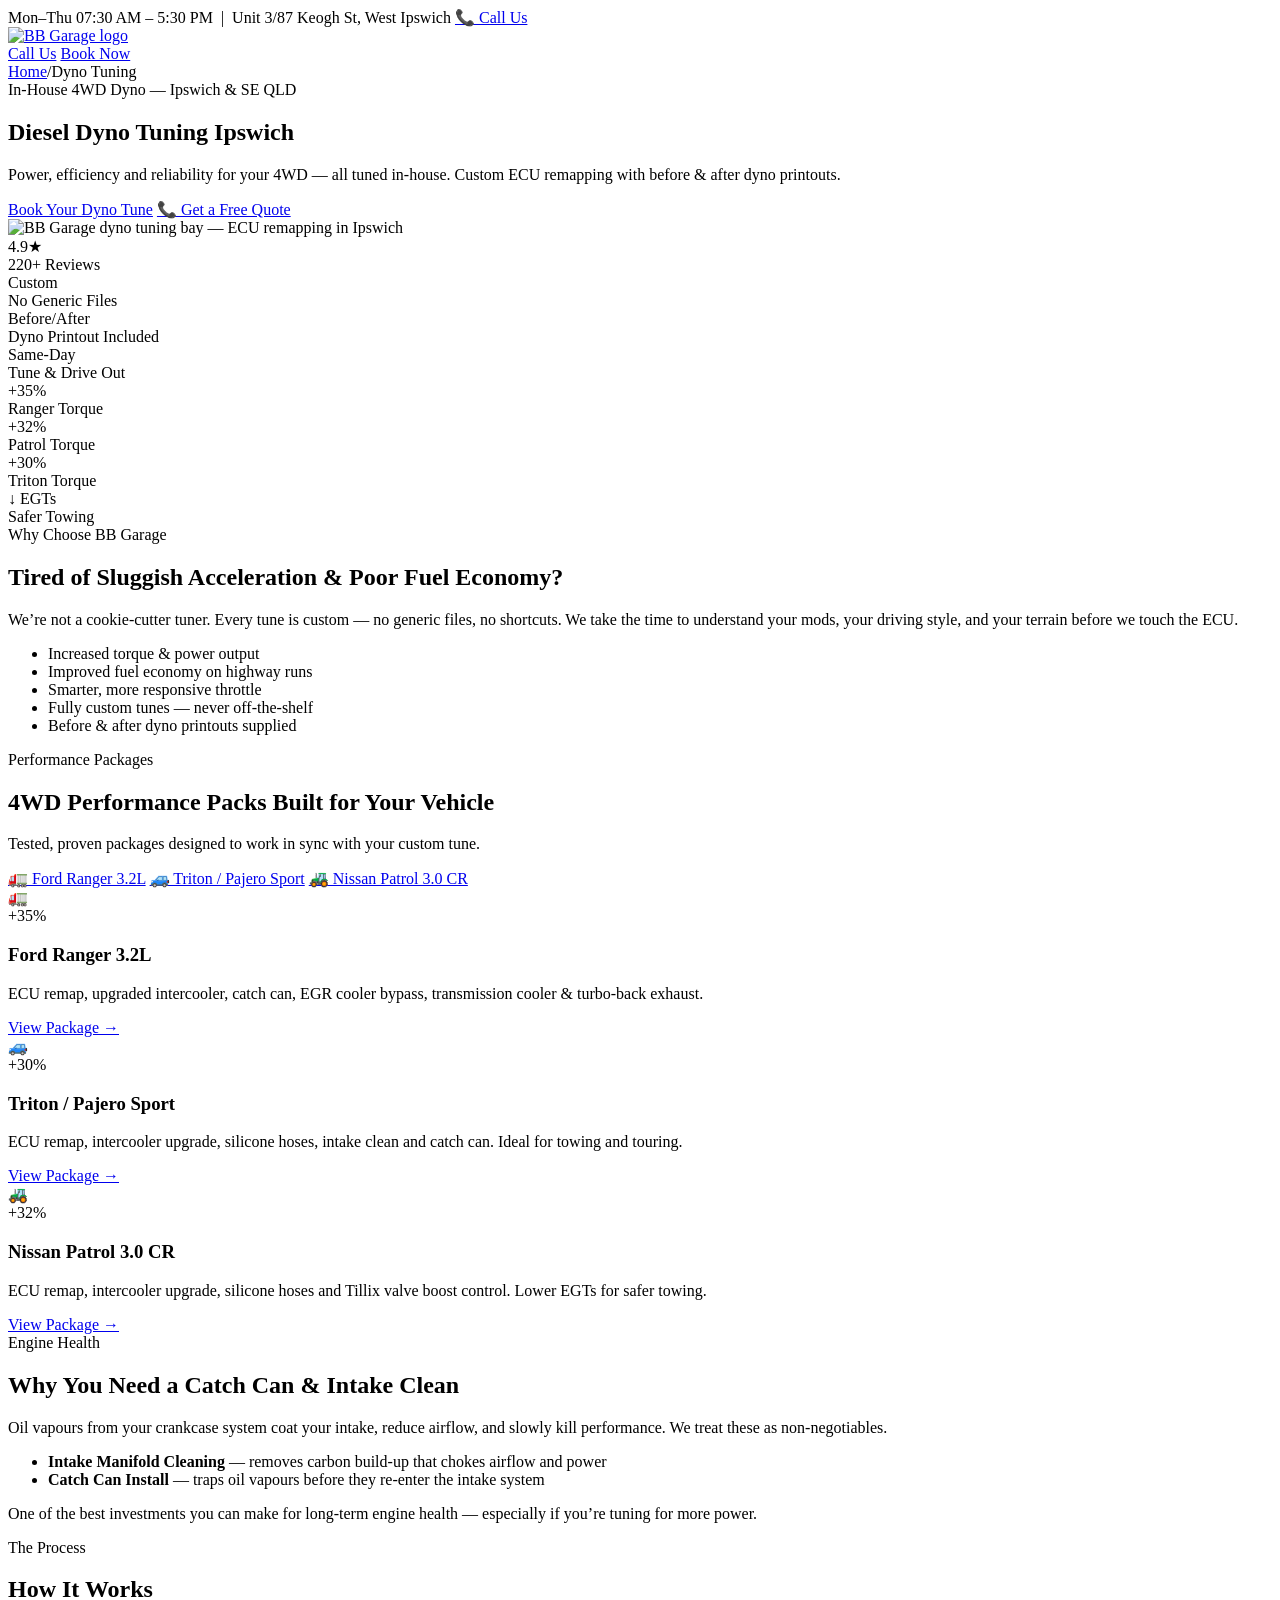
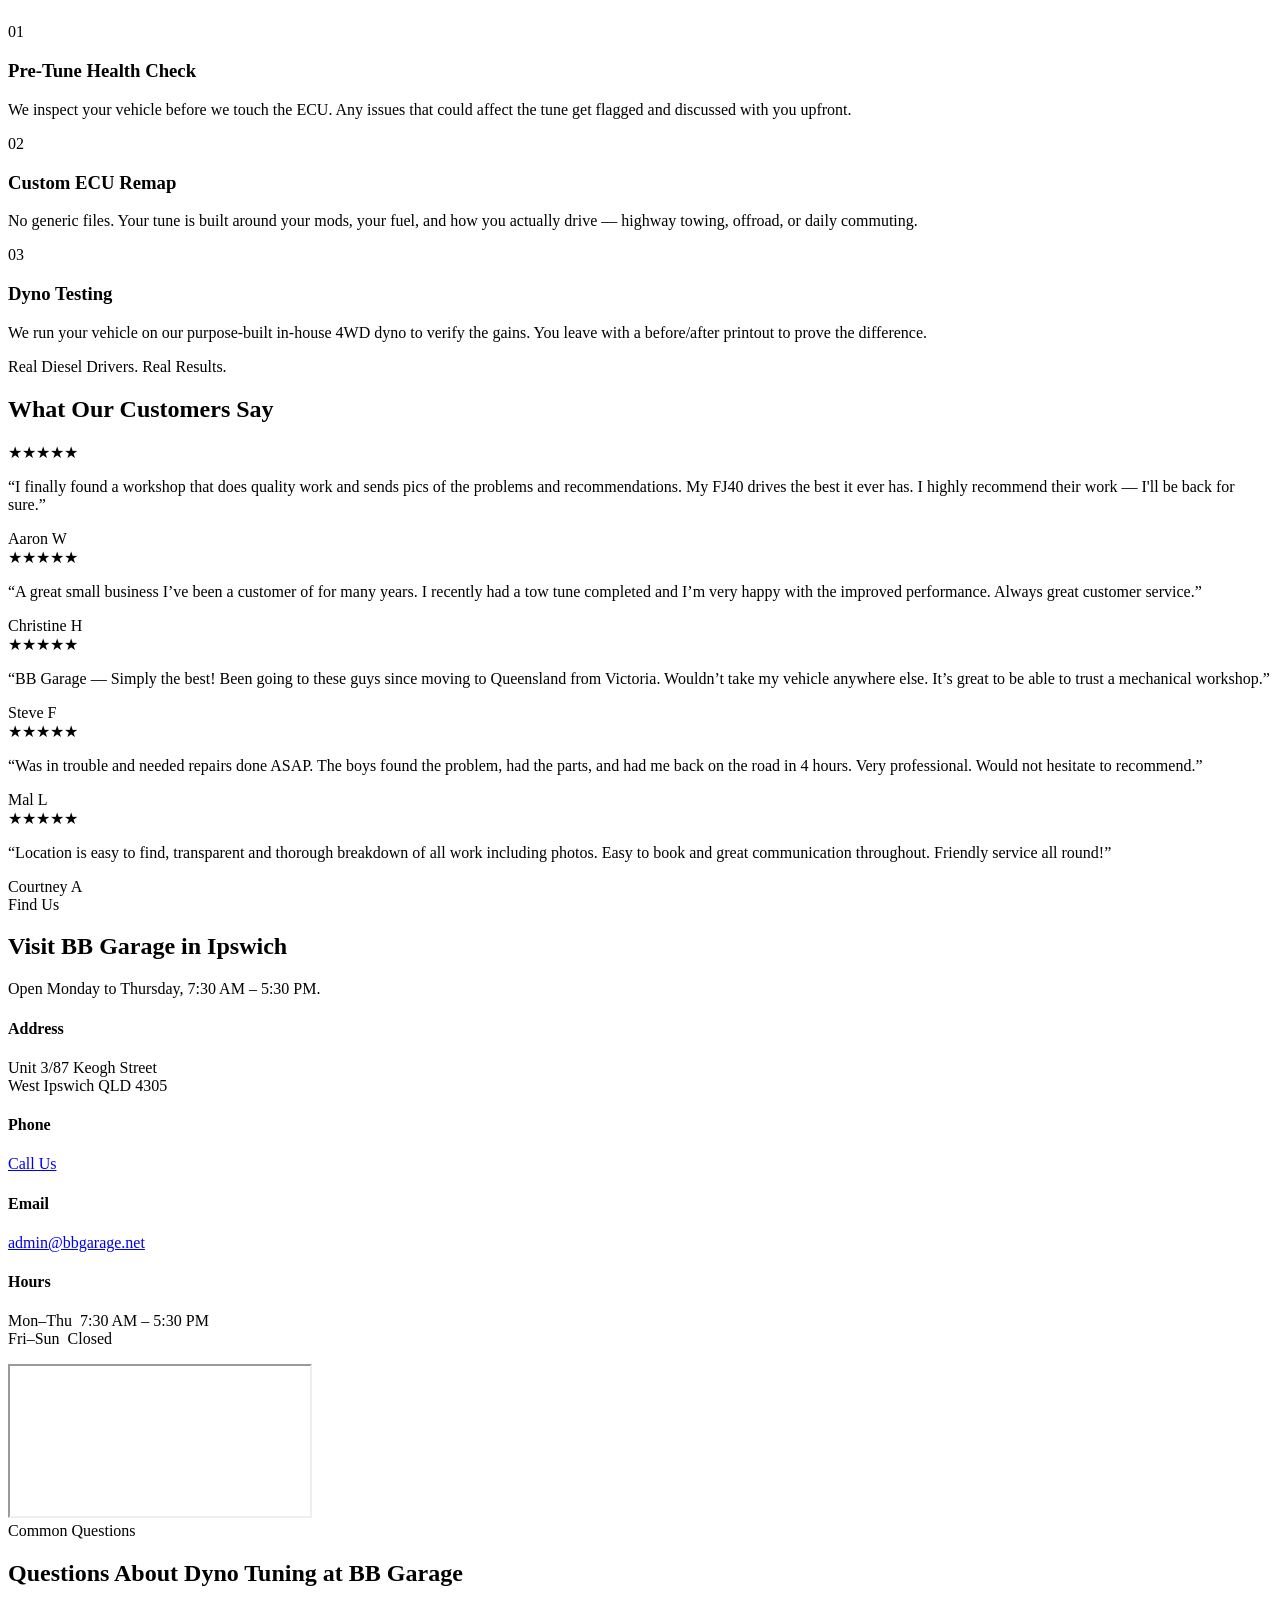
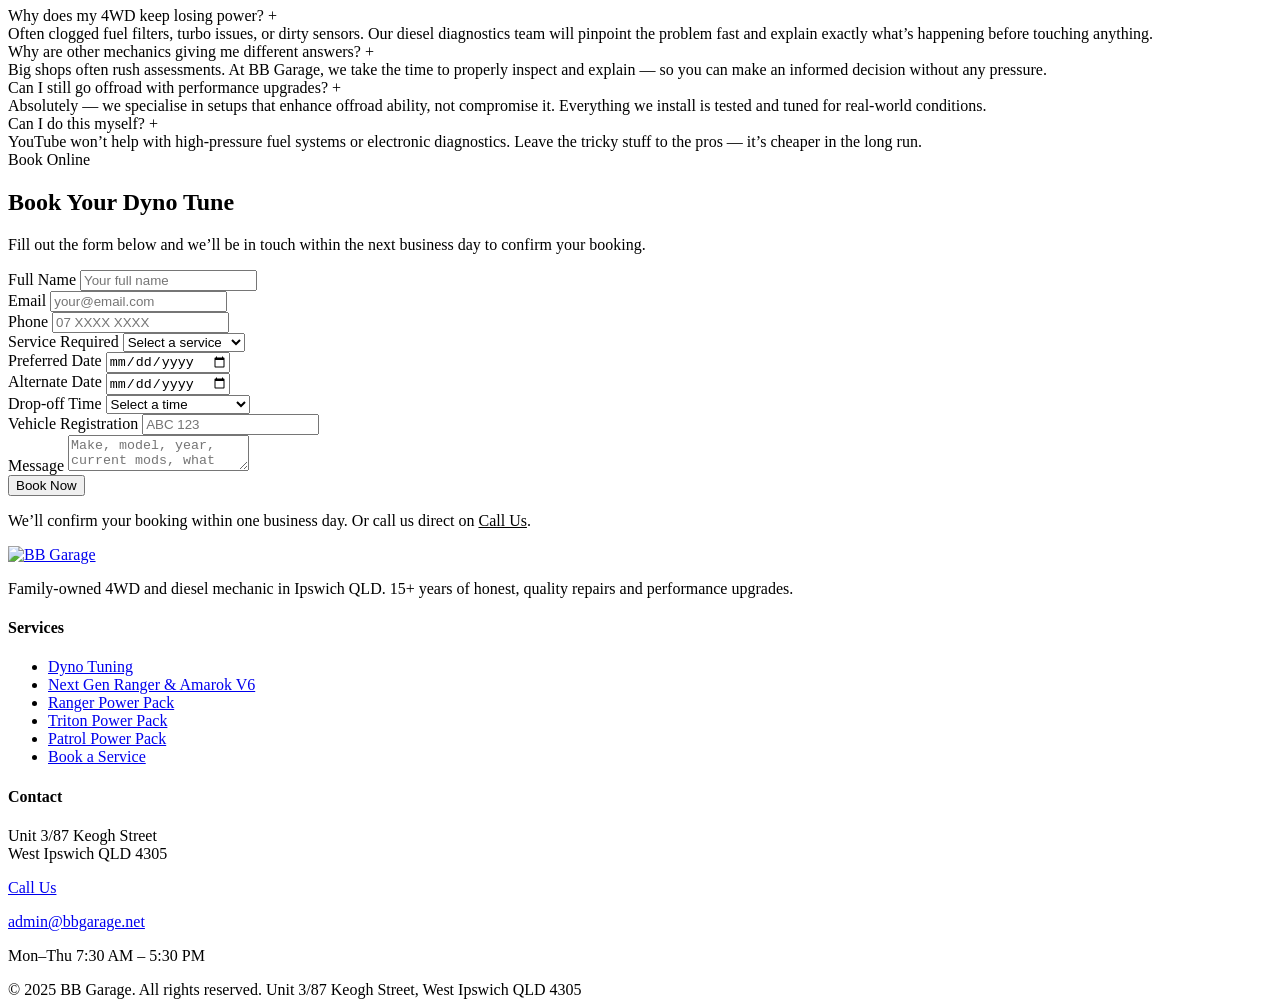
==== dyno-tuning/index.html @ f30d04dc "Add subfolder index.html copies for clean URL support on Nginx Cloudways Custom app uses Nginx-only " ====
<!DOCTYPE html>
<html lang="en">
<head>
<meta charset="UTF-8">
<meta name="viewport" content="width=device-width, initial-scale=1">
<title>Diesel Dyno Tuning Ipswich | ECU Remapping | BB Garage</title>
<meta name="description" content="Custom ECU remapping and dyno tuning for 4WDs in Ipswich and SE QLD. In-house 4WD dyno, before &amp; after printouts, proven power gains. BB Garage.">
<link rel="preconnect" href="https://fonts.googleapis.com">
<link rel="preconnect" href="https://fonts.gstatic.com" crossorigin>
<link href="https://fonts.googleapis.com/css2?family=Montserrat:wght@400;500;600;700;800;900&display=swap" rel="stylesheet">
<link rel="stylesheet" href="./style.css">
<!-- Google Tag Manager -->
<script>(function(w,d,s,l,i){w[l]=w[l]||[];w[l].push({'gtm.start':
new Date().getTime(),event:'gtm.js'});var f=d.getElementsByTagName(s)[0],
j=d.createElement(s),dl=l!='dataLayer'?'&l='+l:'';j.async=true;j.src=
'https://www.googletagmanager.com/gtm.js?id='+i+dl;f.parentNode.insertBefore(j,f);
})(window,document,'script','dataLayer','GTM-NTP5XHXN');</script>
<!-- End Google Tag Manager -->
</head>
<body>
<!-- Google Tag Manager (noscript) -->
<noscript><iframe src="https://www.googletagmanager.com/ns.html?id=GTM-NTP5XHXN"
height="0" width="0" style="display:none;visibility:hidden"></iframe></noscript>
<!-- End Google Tag Manager (noscript) -->

<!-- Topbar -->
<div class="topbar">
  <div class="container">
    <span>Mon&ndash;Thu 07:30 AM &ndash; 5:30 PM &nbsp;|&nbsp; Unit 3/87 Keogh St, West Ipswich</span>
    <a href="tel:+61734664422">&#128222; Call Us</a>
  </div>
</div>

<!-- Header -->
<header class="site-header">
  <div class="container">
    <a href="/" class="logo"><img src="./images/BB-Garage-Logos_Rev-Black02_Landscape-1.png" alt="BB Garage logo" class="logo-img"></a>
    <div class="nav-ctas">
      <a href="tel:+61734664422" class="btn btn--outline">Call Us</a>
      <a href="#book" class="btn btn--red">Book Now</a>
    </div>
  </div>
</header>

<!-- Hero -->
<section class="hero">
  <div class="hero-inner">
    <div class="container">
      <div class="breadcrumb">
        <a href="/">Home</a><span>/</span>Dyno Tuning
      </div>
      <div class="hero-eyebrow">In-House 4WD Dyno &mdash; Ipswich &amp; SE QLD</div>
      <h1>Diesel <span class="accent">Dyno</span> Tuning Ipswich</h1>
      <p class="hero-subtitle">Power, efficiency and reliability for your 4WD &mdash; all tuned in-house. Custom ECU remapping with before &amp; after dyno printouts.</p>
      <div class="hero-ctas">
        <a href="#book" class="btn btn--red btn-lg">Book Your Dyno Tune</a>
        <a href="tel:+61734664422" class="btn btn--outline btn-lg">&#128222; Get a Free Quote</a>
      </div>
    </div>
    <div class="hero-photo">
      <img src="./images/20250526_BB-Garage_23.jpg" alt="BB Garage dyno tuning bay — ECU remapping in Ipswich" loading="eager">
    </div>
  </div>
  <div class="hero-stats">
    <div class="hero-stat">
      <div class="hero-stat-number">4.9&#9733;</div>
      <div class="hero-stat-label">220+ Reviews</div>
    </div>
    <div class="hero-stat">
      <div class="hero-stat-number">Custom</div>
      <div class="hero-stat-label">No Generic Files</div>
    </div>
    <div class="hero-stat">
      <div class="hero-stat-number">Before/After</div>
      <div class="hero-stat-label">Dyno Printout Included</div>
    </div>
    <div class="hero-stat">
      <div class="hero-stat-number">Same-Day</div>
      <div class="hero-stat-label">Tune &amp; Drive Out</div>
    </div>
  </div>
</section>

<!-- Results bar -->
<div class="results-bar">
  <div class="container">
    <div class="results-bar-item">
      <div class="results-bar-number">+35%</div>
      <div class="results-bar-label">Ranger Torque</div>
    </div>
    <div class="results-bar-item">
      <div class="results-bar-number">+32%</div>
      <div class="results-bar-label">Patrol Torque</div>
    </div>
    <div class="results-bar-item">
      <div class="results-bar-number">+30%</div>
      <div class="results-bar-label">Triton Torque</div>
    </div>
    <div class="results-bar-item">
      <div class="results-bar-number">&#8595; EGTs</div>
      <div class="results-bar-label">Safer Towing</div>
    </div>
  </div>
</div>

<!-- Why Choose BB Garage -->
<section class="section section--dark">
  <div class="container">
    <div class="section-label">Why Choose BB Garage</div>
    <h2>Tired of Sluggish Acceleration &amp; Poor Fuel Economy?</h2>
    <p class="section-intro">We&rsquo;re not a cookie-cutter tuner. Every tune is custom &mdash; no generic files, no shortcuts. We take the time to understand your mods, your driving style, and your terrain before we touch the ECU.</p>
    <ul class="checklist">
      <li>Increased torque &amp; power output</li>
      <li>Improved fuel economy on highway runs</li>
      <li>Smarter, more responsive throttle</li>
      <li>Fully custom tunes &mdash; never off-the-shelf</li>
      <li>Before &amp; after dyno printouts supplied</li>
    </ul>
  </div>
</section>

<!-- Packages -->
<section class="section section--light">
  <div class="container">
    <div class="section-label">Performance Packages</div>
    <h2>4WD Performance Packs Built for Your Vehicle</h2>
    <p class="section-intro">Tested, proven packages designed to work in sync with your custom tune.</p>
    <div class="package-nav">
      <a href="/ranger-power-pack">&#128667; Ford Ranger 3.2L</a>
      <a href="/triton-power-pack">&#128665; Triton / Pajero Sport</a>
      <a href="/patrol-power-pack">&#128668; Nissan Patrol 3.0 CR</a>
    </div>
    <div class="cards-grid">
      <div class="package-card">
        <div class="package-card-icon">&#128667;</div>
        <div class="package-card-gain">+35%</div>
        <h3>Ford Ranger 3.2L</h3>
        <p>ECU remap, upgraded intercooler, catch can, EGR cooler bypass, transmission cooler &amp; turbo-back exhaust.</p>
        <a href="/ranger-power-pack" class="package-card-link">View Package &rarr;</a>
      </div>
      <div class="package-card">
        <div class="package-card-icon">&#128665;</div>
        <div class="package-card-gain">+30%</div>
        <h3>Triton / Pajero Sport</h3>
        <p>ECU remap, intercooler upgrade, silicone hoses, intake clean and catch can. Ideal for towing and touring.</p>
        <a href="/triton-power-pack" class="package-card-link">View Package &rarr;</a>
      </div>
      <div class="package-card">
        <div class="package-card-icon">&#128668;</div>
        <div class="package-card-gain">+32%</div>
        <h3>Nissan Patrol 3.0 CR</h3>
        <p>ECU remap, intercooler upgrade, silicone hoses and Tillix valve boost control. Lower EGTs for safer towing.</p>
        <a href="/patrol-power-pack" class="package-card-link">View Package &rarr;</a>
      </div>
    </div>
  </div>
</section>

<!-- Catch Can -->
<section class="section section--dark">
  <div class="container">
    <div class="section-label">Engine Health</div>
    <h2>Why You Need a Catch Can &amp; Intake Clean</h2>
    <p class="section-intro">Oil vapours from your crankcase system coat your intake, reduce airflow, and slowly kill performance. We treat these as non-negotiables.</p>
    <div class="catch-can-panel">
      <ul class="checklist">
        <li><strong>Intake Manifold Cleaning</strong> &mdash; removes carbon build-up that chokes airflow and power</li>
        <li><strong>Catch Can Install</strong> &mdash; traps oil vapours before they re-enter the intake system</li>
      </ul>
      <p class="catch-can-note">One of the best investments you can make for long-term engine health &mdash; especially if you&rsquo;re tuning for more power.</p>
    </div>
  </div>
</section>

<!-- How It Works -->
<section class="section section--dark">
  <div class="container">
    <div class="section-label">The Process</div>
    <h2>How It Works</h2>
    <div class="reasons-grid">
      <div class="reason-card">
        <div class="reason-number">01</div>
        <h3>Pre-Tune Health Check</h3>
        <p>We inspect your vehicle before we touch the ECU. Any issues that could affect the tune get flagged and discussed with you upfront.</p>
      </div>
      <div class="reason-card">
        <div class="reason-number">02</div>
        <h3>Custom ECU Remap</h3>
        <p>No generic files. Your tune is built around your mods, your fuel, and how you actually drive &mdash; highway towing, offroad, or daily commuting.</p>
      </div>
      <div class="reason-card">
        <div class="reason-number">03</div>
        <h3>Dyno Testing</h3>
        <p>We run your vehicle on our purpose-built in-house 4WD dyno to verify the gains. You leave with a before/after printout to prove the difference.</p>
      </div>
    </div>
  </div>
</section>

<!-- Reviews -->
<section class="section section--light">
  <div class="container">
    <div class="section-label">Real Diesel Drivers. Real Results.</div>
    <h2>What Our Customers Say</h2>
    <div class="reviews-grid">
      <div class="review-card">
        <div class="review-stars">&#9733;&#9733;&#9733;&#9733;&#9733;</div>
        <p class="review-quote">&ldquo;I finally found a workshop that does quality work and sends pics of the problems and recommendations. My FJ40 drives the best it ever has. I highly recommend their work &mdash; I'll be back for sure.&rdquo;</p>
        <div class="review-author">Aaron W</div>
      </div>
      <div class="review-card">
        <div class="review-stars">&#9733;&#9733;&#9733;&#9733;&#9733;</div>
        <p class="review-quote">&ldquo;A great small business I&rsquo;ve been a customer of for many years. I recently had a tow tune completed and I&rsquo;m very happy with the improved performance. Always great customer service.&rdquo;</p>
        <div class="review-author">Christine H</div>
      </div>
      <div class="review-card">
        <div class="review-stars">&#9733;&#9733;&#9733;&#9733;&#9733;</div>
        <p class="review-quote">&ldquo;BB Garage &mdash; Simply the best! Been going to these guys since moving to Queensland from Victoria. Wouldn&rsquo;t take my vehicle anywhere else. It&rsquo;s great to be able to trust a mechanical workshop.&rdquo;</p>
        <div class="review-author">Steve F</div>
      </div>
      <div class="review-card">
        <div class="review-stars">&#9733;&#9733;&#9733;&#9733;&#9733;</div>
        <p class="review-quote">&ldquo;Was in trouble and needed repairs done ASAP. The boys found the problem, had the parts, and had me back on the road in 4 hours. Very professional. Would not hesitate to recommend.&rdquo;</p>
        <div class="review-author">Mal L</div>
      </div>
      <div class="review-card">
        <div class="review-stars">&#9733;&#9733;&#9733;&#9733;&#9733;</div>
        <p class="review-quote">&ldquo;Location is easy to find, transparent and thorough breakdown of all work including photos. Easy to book and great communication throughout. Friendly service all round!&rdquo;</p>
        <div class="review-author">Courtney A</div>
      </div>
    </div>
  </div>
</section>

<!-- Location -->
<section class="section section--dark">
  <div class="container">
    <div class="section-label">Find Us</div>
    <h2>Visit BB Garage in Ipswich</h2>
    <p class="section-intro">Open Monday to Thursday, 7:30 AM &ndash; 5:30 PM.</p>
    <div class="location-grid">
      <div class="location-info">
        <div class="location-info-item">
          <h4>Address</h4>
          <p>Unit 3/87 Keogh Street<br>West Ipswich QLD 4305</p>
        </div>
        <div class="location-info-item">
          <h4>Phone</h4>
          <p><a href="tel:+61734664422">Call Us</a></p>
        </div>
        <div class="location-info-item">
          <h4>Email</h4>
          <p><a href="mailto:admin@bbgarage.net">admin@bbgarage.net</a></p>
        </div>
        <div class="location-info-item">
          <h4>Hours</h4>
          <p>Mon&ndash;Thu &nbsp;7:30 AM &ndash; 5:30 PM<br>Fri&ndash;Sun &nbsp;Closed</p>
        </div>
      </div>
      <div class="location-map">
        <iframe
          src="https://maps.google.com/maps?q=BB+Garage+UNIT+3%2F87+Keogh+St%2C+West+Ipswich+QLD+4305&t=m&z=16&output=embed&iwloc=near"
          allowfullscreen
          loading="lazy"
          title="BB Garage location map">
        </iframe>
      </div>
    </div>
  </div>
</section>

<!-- FAQ -->
<section class="section section--dark">
  <div class="container">
    <div class="section-label">Common Questions</div>
    <h2>Questions About Dyno Tuning at BB Garage</h2>
    <div class="faq-list">
      <div class="faq-item">
        <div class="faq-question" onclick="toggleFaq(this)">
          <span>Why does my 4WD keep losing power?</span>
          <span class="faq-toggle">+</span>
        </div>
        <div class="faq-answer">Often clogged fuel filters, turbo issues, or dirty sensors. Our diesel diagnostics team will pinpoint the problem fast and explain exactly what&rsquo;s happening before touching anything.</div>
      </div>
      <div class="faq-item">
        <div class="faq-question" onclick="toggleFaq(this)">
          <span>Why are other mechanics giving me different answers?</span>
          <span class="faq-toggle">+</span>
        </div>
        <div class="faq-answer">Big shops often rush assessments. At BB Garage, we take the time to properly inspect and explain &mdash; so you can make an informed decision without any pressure.</div>
      </div>
      <div class="faq-item">
        <div class="faq-question" onclick="toggleFaq(this)">
          <span>Can I still go offroad with performance upgrades?</span>
          <span class="faq-toggle">+</span>
        </div>
        <div class="faq-answer">Absolutely &mdash; we specialise in setups that enhance offroad ability, not compromise it. Everything we install is tested and tuned for real-world conditions.</div>
      </div>
      <div class="faq-item">
        <div class="faq-question" onclick="toggleFaq(this)">
          <span>Can I do this myself?</span>
          <span class="faq-toggle">+</span>
        </div>
        <div class="faq-answer">YouTube won&rsquo;t help with high-pressure fuel systems or electronic diagnostics. Leave the tricky stuff to the pros &mdash; it&rsquo;s cheaper in the long run.</div>
      </div>
    </div>
  </div>
</section>

<!-- Booking Form -->
<section id="book" class="section section--white booking-form">
  <div class="container">
    <div class="section-label">Book Online</div>
    <h2>Book Your Dyno Tune</h2>
    <p class="section-intro">Fill out the form below and we&rsquo;ll be in touch within the next business day to confirm your booking.</p>
    <form class="form-grid" action="#" method="post">
      <div class="field">
        <label for="full-name">Full Name</label>
        <input type="text" id="full-name" name="full_name" placeholder="Your full name" required>
      </div>
      <div class="field">
        <label for="email">Email</label>
        <input type="email" id="email" name="email" placeholder="your@email.com" required>
      </div>
      <div class="field">
        <label for="phone">Phone</label>
        <input type="tel" id="phone" name="phone" placeholder="07 XXXX XXXX" required>
      </div>
      <div class="field">
        <label for="service">Service Required</label>
        <select id="service" name="service" required>
          <option value="" disabled selected>Select a service</option>
          <option>Logbook Service</option>
          <option>Diagnostic Time</option>
          <option>Maintenance</option>
          <option>Repairs</option>
          <option>Dyno Tuning</option>
        </select>
      </div>
      <div class="field">
        <label for="pref-date">Preferred Date</label>
        <input type="date" id="pref-date" name="pref_date">
      </div>
      <div class="field">
        <label for="alt-date">Alternate Date</label>
        <input type="date" id="alt-date" name="alt_date">
      </div>
      <div class="field">
        <label for="dropoff-time">Drop-off Time</label>
        <select id="dropoff-time" name="dropoff_time">
          <option value="" disabled selected>Select a time</option>
          <option>8:00 AM &ndash; 12:30 PM</option>
          <option>12:30 PM &ndash; 3:30 PM</option>
        </select>
      </div>
      <div class="field">
        <label for="rego">Vehicle Registration</label>
        <input type="text" id="rego" name="rego" placeholder="ABC 123">
      </div>
      <div class="field field-full">
        <label for="message">Message</label>
        <textarea id="message" name="message" placeholder="Make, model, year, current mods, what you're looking to achieve&hellip;"></textarea>
      </div>
      <div class="field-full form-submit">
        <button type="submit">Book Now</button>
        <p class="form-note">We&rsquo;ll confirm your booking within one business day. Or call us direct on <a href="tel:+61734664422" style="color:var(--bb-red);">Call Us</a>.</p>
      </div>
    </form>
  </div>
</section>

<!-- Footer -->
<footer class="site-footer">
  <div class="container">
    <div class="footer-grid">
      <div class="footer-brand">
        <a href="/"><img src="./images/BB-Garage-Logos_Rev-Black02_Landscape-1.png" alt="BB Garage" class="footer-logo-img"></a>
        <p>Family-owned 4WD and diesel mechanic in Ipswich QLD. 15+ years of honest, quality repairs and performance upgrades.</p>
      </div>
      <div class="footer-col">
        <h4>Services</h4>
        <ul>
          <li><a href="/dyno-tuning">Dyno Tuning</a></li>
          <li><a href="/next-gen-ranger-v6">Next Gen Ranger &amp; Amarok V6</a></li>
          <li><a href="/ranger-power-pack">Ranger Power Pack</a></li>
          <li><a href="/triton-power-pack">Triton Power Pack</a></li>
          <li><a href="/patrol-power-pack">Patrol Power Pack</a></li>
          <li><a href="/#book">Book a Service</a></li>
        </ul>
      </div>
      <div class="footer-col">
        <h4>Contact</h4>
        <p>Unit 3/87 Keogh Street<br>West Ipswich QLD 4305</p>
        <p style="margin-top:8px;"><a href="tel:+61734664422">Call Us</a></p>
        <p><a href="mailto:admin@bbgarage.net">admin@bbgarage.net</a></p>
        <p style="margin-top:8px;">Mon&ndash;Thu 7:30 AM &ndash; 5:30 PM</p>
      </div>
    </div>
    <div class="footer-bottom">
      <span>&copy; 2025 BB Garage. All rights reserved.</span>
      <span>Unit 3/87 Keogh Street, West Ipswich QLD 4305</span>
    </div>
  </div>
</footer>

<script>
function toggleFaq(questionEl) {
  var item = questionEl.parentElement;
  item.classList.toggle('open');
}

(function () {
  var form = document.querySelector('.form-grid');
  if (!form) return;
  var SUPA_URL = 'https://prqbvbhuwfpdkkrkqizj.supabase.co';
  var SUPA_KEY = 'eyJhbGciOiJIUzI1NiIsInR5cCI6IkpXVCJ9.eyJpc3MiOiJzdXBhYmFzZSIsInJlZiI6InBycWJ2Ymh1d2ZwZGtrcmtxaXpqIiwicm9sZSI6ImFub24iLCJpYXQiOjE3NzY5OTA1MzQsImV4cCI6MjA5MjU2NjUzNH0.Io5IHsyp23yThoyZD7Ccs4UygTtwx_0rIRTlnS3pYZQ';

  form.addEventListener('submit', async function (e) {
    e.preventDefault();
    var btn = form.querySelector('button[type="submit"]');
    var orig = btn.textContent;
    btn.textContent = 'Sending…';
    btn.disabled = true;
    var errEl = form.querySelector('.form-error');
    if (errEl) errEl.remove();

    var data = {
      customer_name:  form.querySelector('[name="full_name"]').value.trim(),
      customer_email: form.querySelector('[name="email"]').value.trim(),
      customer_phone: form.querySelector('[name="phone"]').value.trim(),
      service_type:   form.querySelector('[name="service"]').value,
      preferred_date: form.querySelector('[name="pref_date"]').value || null,
      alt_date:       form.querySelector('[name="alt_date"]').value || null,
      preferred_time: form.querySelector('[name="dropoff_time"]').value || null,
      registration:   form.querySelector('[name="rego"]').value.trim() || null,
      notes:          form.querySelector('[name="message"]').value.trim() || null,
      source_page:    window.location.pathname,
    };

    try {
      var res = await fetch(SUPA_URL + '/rest/v1/bb_garage_bookings', {
        method: 'POST',
        headers: {
          'Content-Type':  'application/json',
          'apikey':         SUPA_KEY,
          'Authorization': 'Bearer ' + SUPA_KEY,
          'Prefer':         'return=minimal',
        },
        body: JSON.stringify(data),
      });
      if (!res.ok) throw new Error(res.status);
      if (window.dataLayer) window.dataLayer.push({ event: 'booking_conversion' });
      var first = data.customer_name.split(' ')[0];
      var sec = form.closest('section');
      if (sec) {
        sec.innerHTML = '<div class="container"><div class="form-success">'
          + '<h3>Booking Request Received!</h3>'
          + '<p>Thanks ' + first + '. We’ll be in touch within one business day to confirm your booking. Check your inbox for a confirmation email.</p>'
          + '<p style="margin-top:1rem;">Need to reach us sooner? <a href="tel:+61734664422" style="color:var(--bb-red);">Call us on 07 3466 4422</a>.</p>'
          + '</div></div>';
      }
    } catch (_) {
      btn.textContent = orig;
      btn.disabled = false;
      var p = document.createElement('p');
      p.className = 'form-error';
      p.textContent = 'Something went wrong. Please try again or call us on 07 3466 4422.';
      form.querySelector('.form-submit').insertBefore(p, btn);
    }
  });
}());
</script>
</body>
</html>
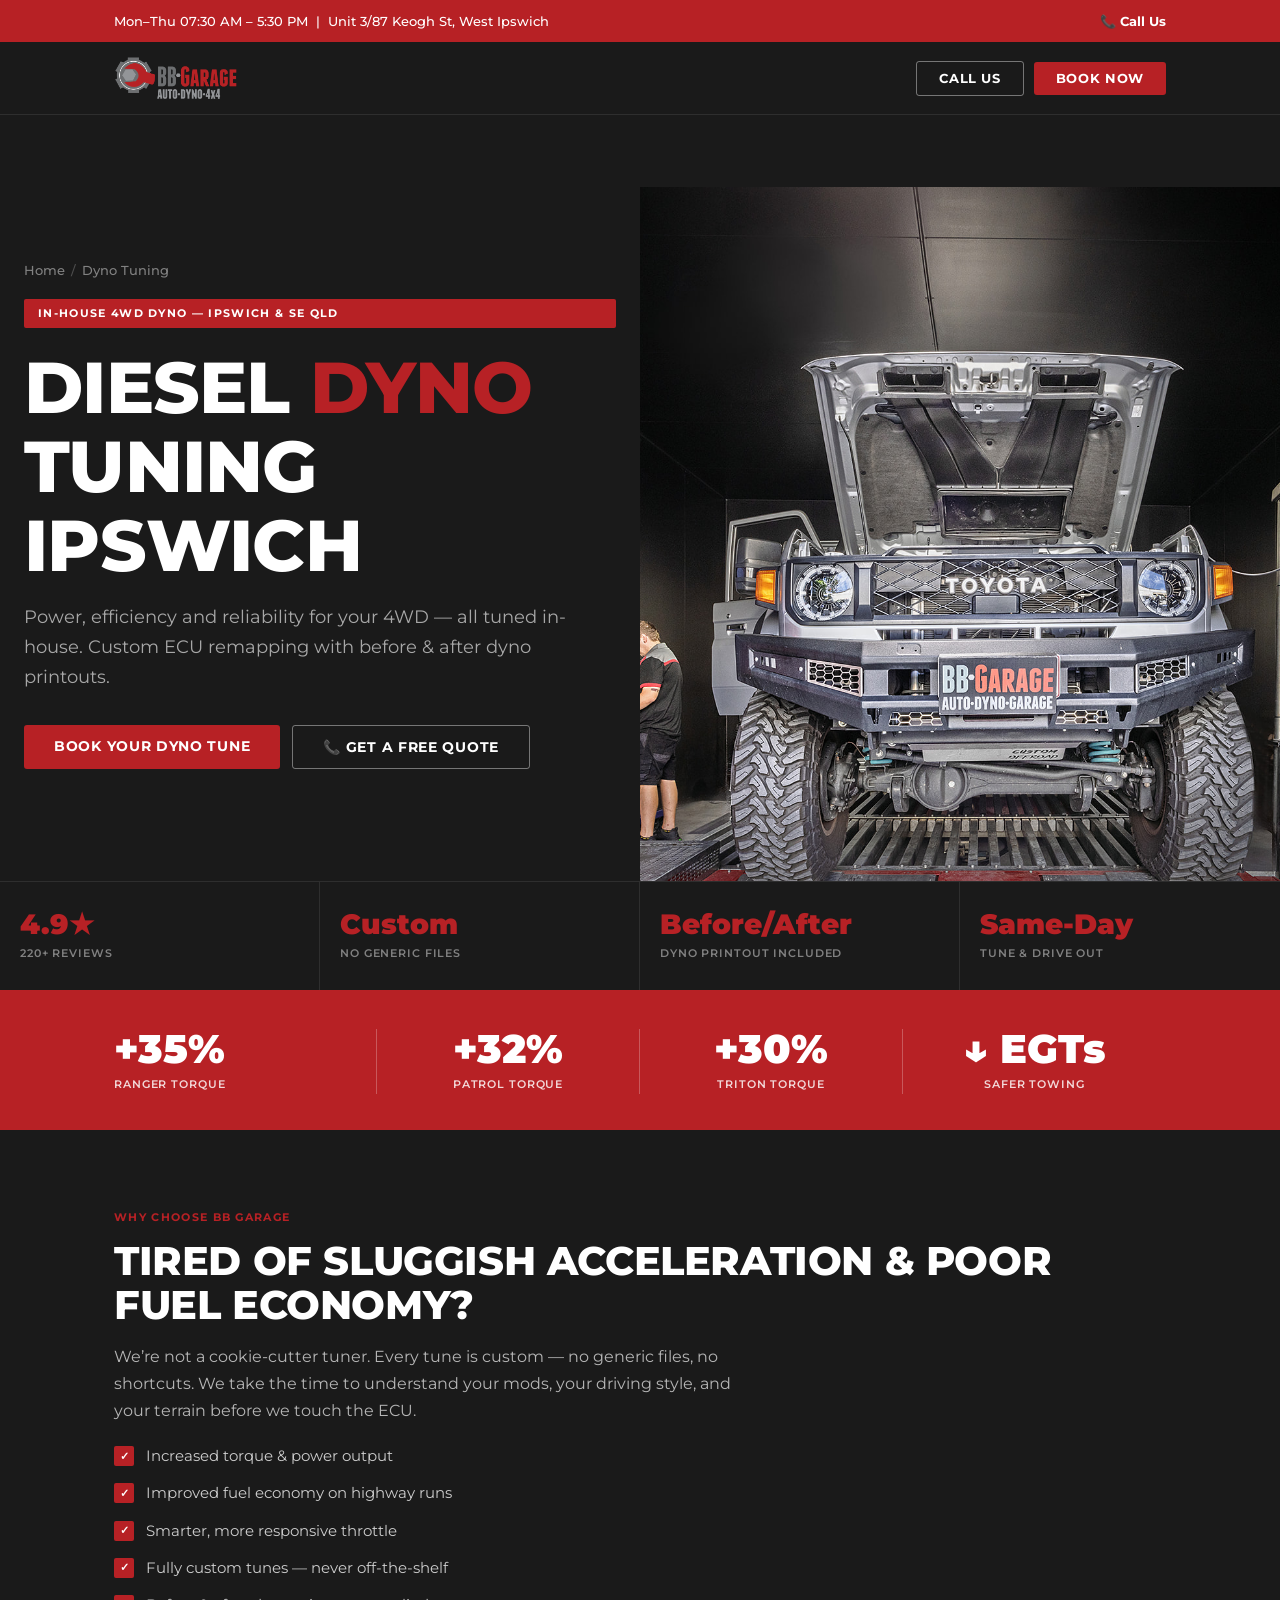
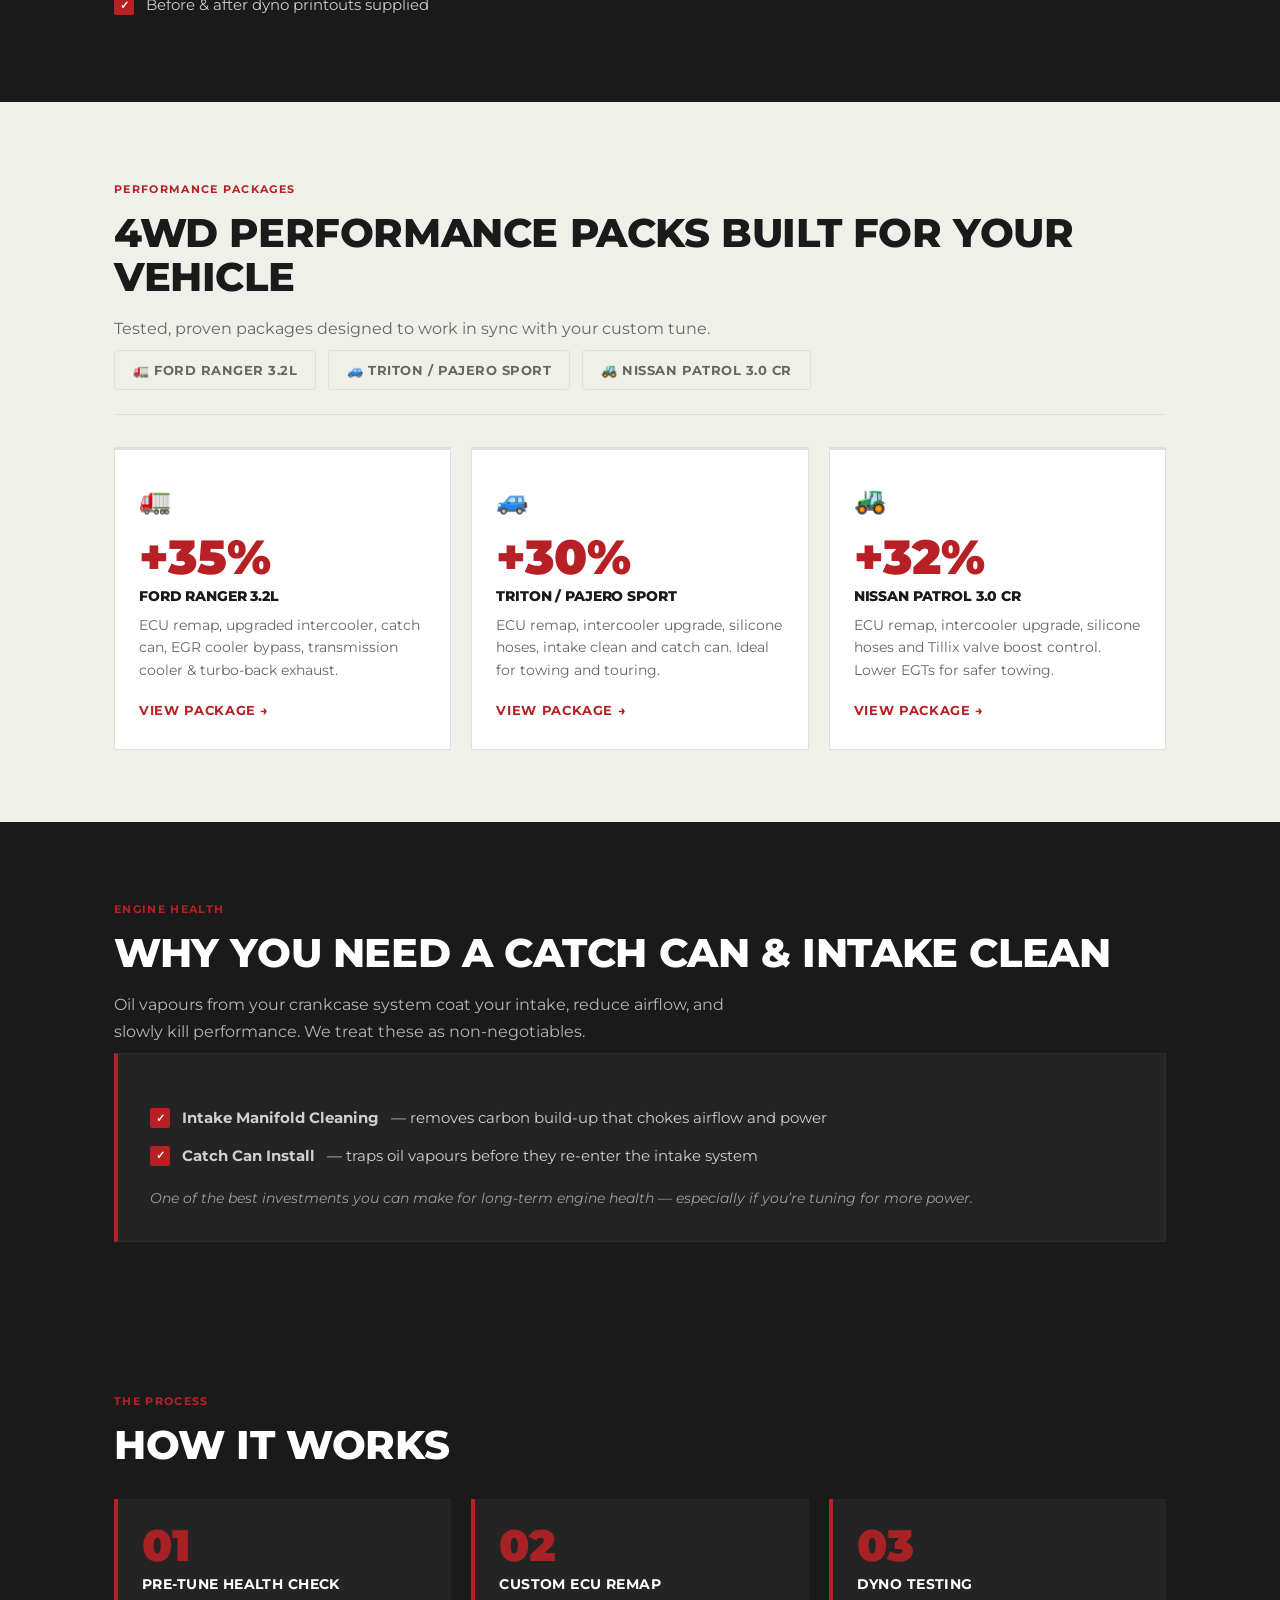
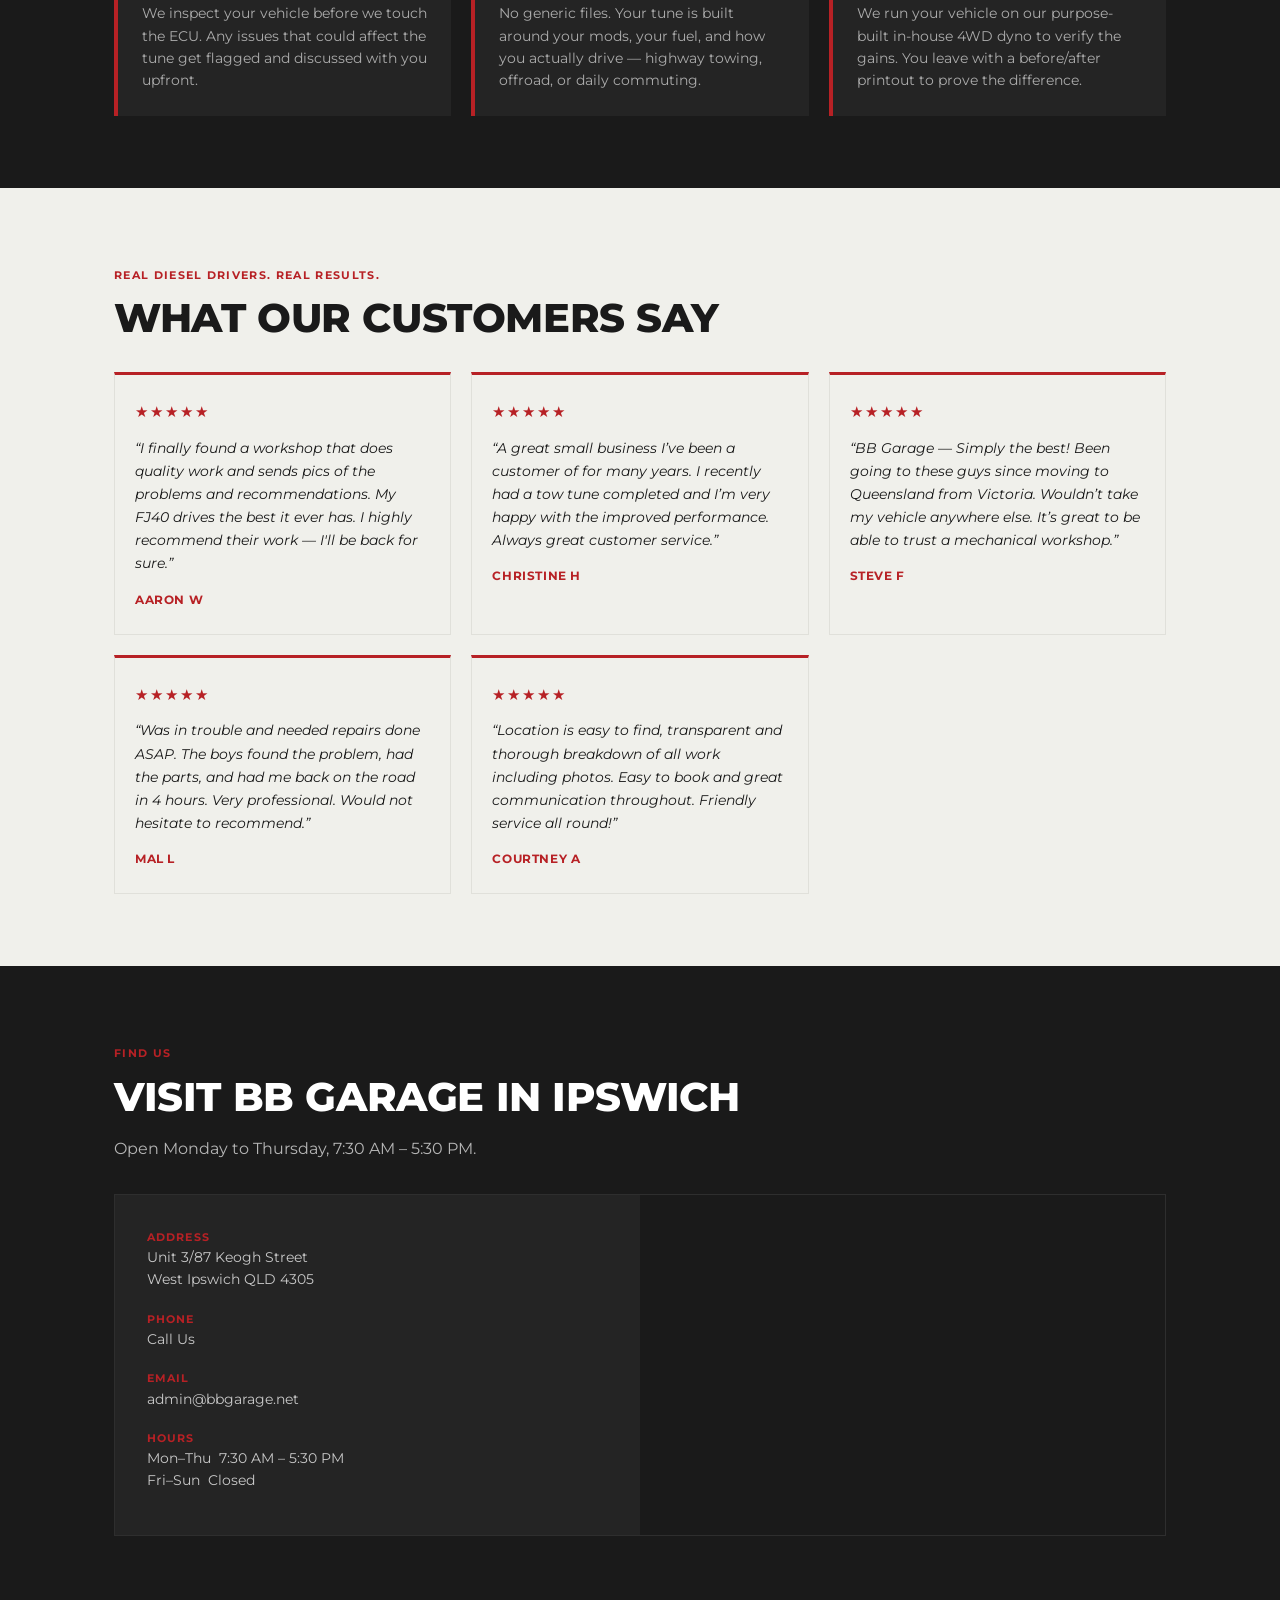
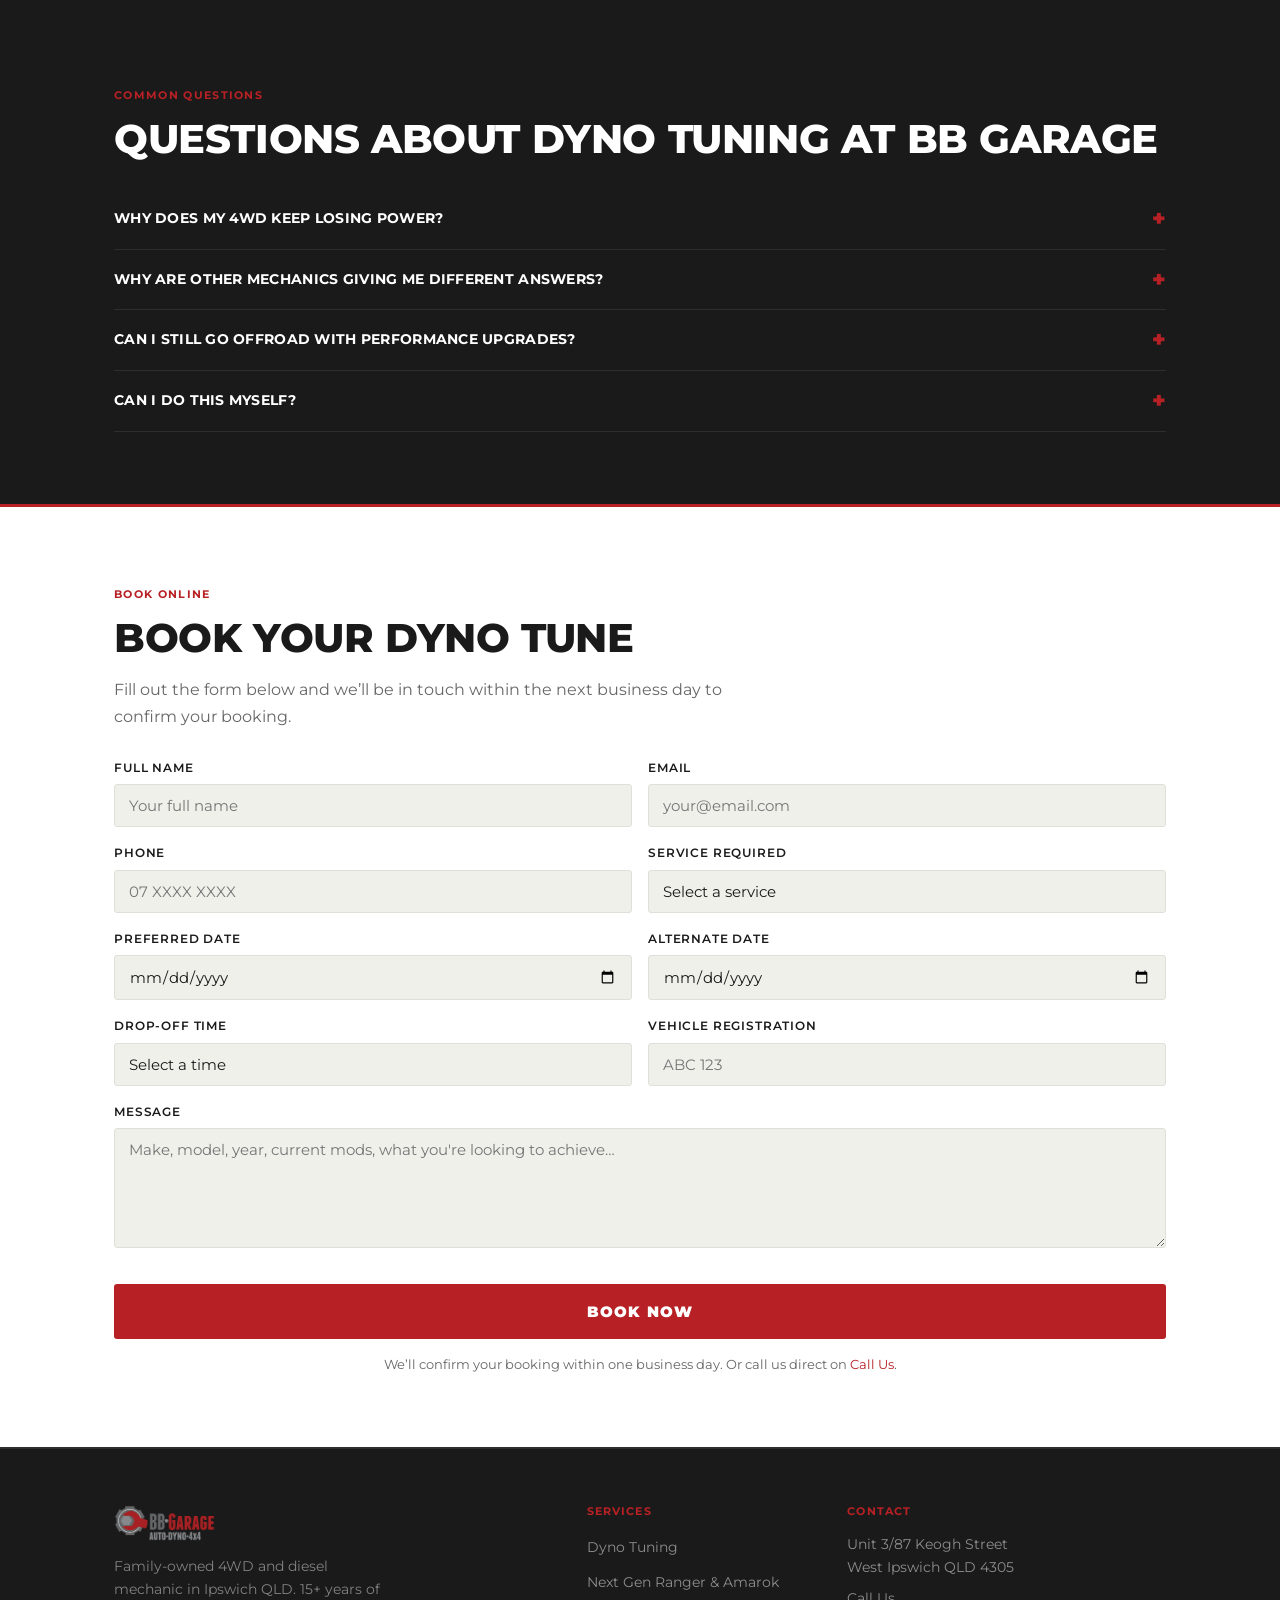
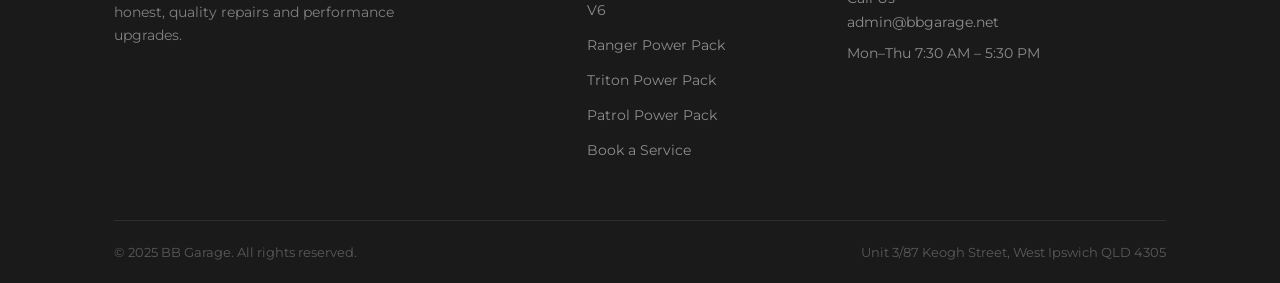
==== commit e3b5f970: "Fix asset paths in subfolder index.html — use root-relative URLs ./style.css and ./images/ resolve i" ====
--- a/dyno-tuning/index.html
+++ b/dyno-tuning/index.html
@@ -8,7 +8,7 @@
 <link rel="preconnect" href="https://fonts.googleapis.com">
 <link rel="preconnect" href="https://fonts.gstatic.com" crossorigin>
 <link href="https://fonts.googleapis.com/css2?family=Montserrat:wght@400;500;600;700;800;900&display=swap" rel="stylesheet">
-<link rel="stylesheet" href="./style.css">
+<link rel="stylesheet" href="/style.css">
 <!-- Google Tag Manager -->
 <script>(function(w,d,s,l,i){w[l]=w[l]||[];w[l].push({'gtm.start':
 new Date().getTime(),event:'gtm.js'});var f=d.getElementsByTagName(s)[0],
@@ -34,7 +34,7 @@
 <!-- Header -->
 <header class="site-header">
   <div class="container">
-    <a href="/" class="logo"><img src="./images/BB-Garage-Logos_Rev-Black02_Landscape-1.png" alt="BB Garage logo" class="logo-img"></a>
+    <a href="/" class="logo"><img src="/images/BB-Garage-Logos_Rev-Black02_Landscape-1.png" alt="BB Garage logo" class="logo-img"></a>
     <div class="nav-ctas">
       <a href="tel:+61734664422" class="btn btn--outline">Call Us</a>
       <a href="#book" class="btn btn--red">Book Now</a>
@@ -58,7 +58,7 @@
       </div>
     </div>
     <div class="hero-photo">
-      <img src="./images/20250526_BB-Garage_23.jpg" alt="BB Garage dyno tuning bay — ECU remapping in Ipswich" loading="eager">
+      <img src="/images/20250526_BB-Garage_23.jpg" alt="BB Garage dyno tuning bay — ECU remapping in Ipswich" loading="eager">
     </div>
   </div>
   <div class="hero-stats">
@@ -374,7 +374,7 @@
   <div class="container">
     <div class="footer-grid">
       <div class="footer-brand">
-        <a href="/"><img src="./images/BB-Garage-Logos_Rev-Black02_Landscape-1.png" alt="BB Garage" class="footer-logo-img"></a>
+        <a href="/"><img src="/images/BB-Garage-Logos_Rev-Black02_Landscape-1.png" alt="BB Garage" class="footer-logo-img"></a>
         <p>Family-owned 4WD and diesel mechanic in Ipswich QLD. 15+ years of honest, quality repairs and performance upgrades.</p>
       </div>
       <div class="footer-col">
--- a/style.css
+++ b/style.css
@@ -0,0 +1,999 @@
+/* ============================================================
+   BB Garage — Shared Stylesheet
+   Brand tokens: #B72125 | #1A1A1A | #F0F0EB | #FFFFFF | #666666
+   Font: Montserrat (Google Fonts)
+   ============================================================ */
+
+:root {
+  --bb-red:          #B72125;
+  --bb-dark:         #1A1A1A;
+  --bb-offwhite:     #F0F0EB;
+  --bb-white:        #FFFFFF;
+  --bb-muted:        #666666;
+  --bb-border:       #E0E0DA;
+  --bb-dark-border:  #2E2E2E;
+  --bb-panel:        #242424;
+
+  --font-head: 'Montserrat', 'Arial Black', Arial, sans-serif;
+  --font-body: 'Montserrat', Arial, sans-serif;
+}
+
+/* ── Reset ── */
+*, *::before, *::after { box-sizing: border-box; margin: 0; padding: 0; }
+html { scroll-behavior: smooth; }
+body {
+  font-family: var(--font-body);
+  font-weight: 400;
+  font-size: 16px;
+  line-height: 1.7;
+  color: var(--bb-dark);
+  background: var(--bb-white);
+}
+img { max-width: 100%; display: block; }
+a { color: inherit; text-decoration: none; }
+ul { list-style: none; }
+
+/* ── Layout ── */
+.container {
+  max-width: 1100px;
+  margin: 0 auto;
+  padding: 0 24px;
+}
+.section { padding: 72px 0; }
+
+.section--dark  { background: var(--bb-dark);     color: var(--bb-white); }
+.section--light { background: var(--bb-offwhite);  color: var(--bb-dark); }
+.section--white { background: var(--bb-white);     color: var(--bb-dark); }
+.section--panel { background: var(--bb-panel);     color: var(--bb-white); }
+
+/* ── Section labels ── */
+.section-label {
+  display: inline-block;
+  font-family: var(--font-head);
+  font-weight: 700;
+  font-size: 11px;
+  text-transform: uppercase;
+  letter-spacing: 0.12em;
+  color: var(--bb-red);
+  margin-bottom: 12px;
+}
+
+/* ── Headings ── */
+h1, h2, h3, h4 {
+  font-family: var(--font-head);
+  font-weight: 800;
+  text-transform: uppercase;
+  letter-spacing: -0.01em;
+  line-height: 1.1;
+}
+h1 { font-size: clamp(38px, 6vw, 72px); }
+h2 { font-size: clamp(24px, 3.5vw, 40px); margin-bottom: 16px; }
+h3 { font-size: 16px; margin-bottom: 8px; }
+h4 { font-size: 13px; }
+
+.section--dark h2  { color: var(--bb-white); }
+.section--light h2 { color: var(--bb-dark); }
+.section--panel h2 { color: var(--bb-white); }
+.section--white h2 { color: var(--bb-dark); }
+
+h1 .accent, h2 .accent { color: var(--bb-red); }
+
+/* ── Section intro text ── */
+.section-intro {
+  font-size: 16px;
+  line-height: 1.7;
+  max-width: 640px;
+  margin-bottom: 8px;
+}
+.section--dark .section-intro  { color: rgba(255,255,255,0.68); }
+.section--light .section-intro { color: var(--bb-muted); }
+.section--panel .section-intro { color: rgba(255,255,255,0.68); }
+.section--white .section-intro { color: var(--bb-muted); }
+
+/* ── Topbar ── */
+.topbar {
+  background: var(--bb-red);
+  color: var(--bb-white);
+  padding: 10px 0;
+  font-size: 13px;
+  font-weight: 500;
+}
+.topbar .container {
+  display: flex;
+  justify-content: space-between;
+  align-items: center;
+  gap: 16px;
+  flex-wrap: wrap;
+}
+.topbar a { color: var(--bb-white); font-weight: 700; }
+.topbar a:hover { text-decoration: underline; }
+
+/* ── Header / Nav ── */
+.site-header {
+  background: var(--bb-dark);
+  border-bottom: 1px solid var(--bb-dark-border);
+  position: sticky;
+  top: 0;
+  z-index: 100;
+}
+.site-header .container {
+  display: flex;
+  align-items: center;
+  justify-content: space-between;
+  padding-top: 14px;
+  padding-bottom: 14px;
+  gap: 20px;
+}
+.logo {
+  font-family: var(--font-head);
+  font-weight: 900;
+  font-size: 22px;
+  text-transform: uppercase;
+  color: var(--bb-white);
+  letter-spacing: -0.01em;
+  white-space: nowrap;
+}
+.logo span { color: var(--bb-red); }
+
+.nav-links {
+  display: flex;
+  align-items: center;
+  gap: 24px;
+  flex: 1;
+  justify-content: center;
+}
+.nav-links a {
+  font-family: var(--font-head);
+  font-weight: 700;
+  font-size: 13px;
+  text-transform: uppercase;
+  letter-spacing: 0.04em;
+  color: rgba(255,255,255,0.6);
+  transition: color 0.2s;
+  white-space: nowrap;
+}
+.nav-links a:hover,
+.nav-links a.active { color: var(--bb-red); }
+
+.nav-ctas {
+  display: flex;
+  align-items: center;
+  gap: 10px;
+  flex-shrink: 0;
+}
+
+/* ── Buttons ── */
+.btn {
+  display: inline-block;
+  font-family: var(--font-head);
+  font-weight: 700;
+  font-size: 13px;
+  text-transform: uppercase;
+  letter-spacing: 0.05em;
+  padding: 10px 22px;
+  border-radius: 3px;
+  cursor: pointer;
+  transition: opacity 0.2s;
+  white-space: nowrap;
+  border: none;
+  line-height: 1;
+}
+.btn--red {
+  background: var(--bb-red);
+  color: var(--bb-white);
+}
+.btn--red:hover { opacity: 0.85; }
+.btn--outline {
+  background: transparent;
+  color: var(--bb-white);
+  border: 1.5px solid rgba(255,255,255,0.4);
+}
+.btn--outline:hover { border-color: var(--bb-white); }
+.btn-lg {
+  font-size: 14px;
+  padding: 14px 30px;
+}
+
+/* ── Breadcrumb ── */
+.breadcrumb {
+  font-size: 13px;
+  font-weight: 500;
+  color: rgba(255,255,255,0.45);
+  margin-bottom: 18px;
+}
+.breadcrumb a { color: rgba(255,255,255,0.45); transition: color 0.2s; }
+.breadcrumb a:hover { color: var(--bb-red); }
+.breadcrumb span { margin: 0 6px; opacity: 0.5; }
+
+/* ── Hero ── */
+.hero {
+  background: var(--bb-dark);
+  border-bottom: 3px solid var(--bb-red);
+  padding: 72px 0 0;
+}
+.hero-eyebrow {
+  display: inline-block;
+  background: var(--bb-red);
+  color: var(--bb-white);
+  font-family: var(--font-head);
+  font-weight: 700;
+  font-size: 11px;
+  text-transform: uppercase;
+  letter-spacing: 0.12em;
+  padding: 5px 14px;
+  border-radius: 2px;
+  margin-bottom: 20px;
+}
+.hero h1 { color: var(--bb-white); margin-bottom: 18px; }
+.hero-subtitle {
+  font-size: 18px;
+  color: rgba(255,255,255,0.62);
+  max-width: 560px;
+  line-height: 1.65;
+  margin-bottom: 32px;
+}
+.hero-ctas {
+  display: flex;
+  gap: 12px;
+  flex-wrap: wrap;
+  margin-bottom: 56px;
+}
+.hero-stats {
+  border-top: 1px solid var(--bb-dark-border);
+  display: grid;
+  grid-template-columns: repeat(4, 1fr);
+}
+.hero-stat {
+  padding: 28px 20px;
+  border-right: 1px solid var(--bb-dark-border);
+}
+.hero-stat:last-child { border-right: none; }
+.hero-stat-number {
+  font-family: var(--font-head);
+  font-weight: 900;
+  font-size: 28px;
+  color: var(--bb-red);
+  line-height: 1;
+  margin-bottom: 6px;
+}
+.hero-stat-label {
+  font-family: var(--font-head);
+  font-weight: 600;
+  font-size: 11px;
+  text-transform: uppercase;
+  letter-spacing: 0.08em;
+  color: rgba(255,255,255,0.45);
+}
+
+/* ── Results bar ── */
+.results-bar {
+  background: var(--bb-red);
+  padding: 36px 0;
+}
+.results-bar .container {
+  display: grid;
+  grid-template-columns: repeat(4, 1fr);
+}
+.results-bar-item {
+  padding: 0 24px;
+  border-right: 1px solid rgba(255,255,255,0.25);
+  text-align: center;
+}
+.results-bar-item:first-child { padding-left: 0; text-align: left; }
+.results-bar-item:last-child  { border-right: none; }
+.results-bar-number {
+  font-family: var(--font-head);
+  font-weight: 900;
+  font-size: 40px;
+  color: var(--bb-white);
+  line-height: 1;
+  margin-bottom: 6px;
+}
+.results-bar-label {
+  font-family: var(--font-head);
+  font-weight: 600;
+  font-size: 11px;
+  text-transform: uppercase;
+  letter-spacing: 0.08em;
+  color: rgba(255,255,255,0.82);
+}
+
+/* ── Checklist (simple) ── */
+.checklist { margin-top: 20px; }
+.checklist li {
+  display: flex;
+  align-items: flex-start;
+  gap: 12px;
+  margin-bottom: 14px;
+  font-size: 15px;
+  line-height: 1.55;
+}
+.checklist li::before {
+  content: '✓';
+  flex-shrink: 0;
+  display: inline-flex;
+  align-items: center;
+  justify-content: center;
+  width: 20px;
+  height: 20px;
+  background: var(--bb-red);
+  color: var(--bb-white);
+  font-size: 11px;
+  font-weight: 900;
+  border-radius: 2px;
+  margin-top: 2px;
+}
+.section--dark .checklist li  { color: rgba(255,255,255,0.78); }
+.section--light .checklist li { color: var(--bb-dark); }
+.section--panel .checklist li { color: rgba(255,255,255,0.78); }
+
+/* Cross variant — red ✕ marker */
+.checklist--cross li::before {
+  content: '✕';
+  background: transparent;
+  color: var(--bb-red);
+  border: 1px solid var(--bb-red);
+  font-weight: 700;
+}
+
+/* ── Compare grid (V6 page) ── */
+.compare-grid {
+  display: grid;
+  grid-template-columns: 1fr 1fr;
+  gap: 24px;
+  margin-top: 32px;
+}
+.compare-col {
+  padding: 28px 32px;
+  border-radius: 4px;
+}
+.compare-col--generic {
+  background: #242424;
+  border: 1px solid var(--bb-dark-border);
+}
+.compare-col--bb {
+  background: #242424;
+  border: 1px solid var(--bb-red);
+}
+.compare-col-heading {
+  font-family: var(--font-head);
+  font-weight: 800;
+  font-size: 13px;
+  text-transform: uppercase;
+  letter-spacing: 0.08em;
+  color: var(--bb-white);
+  margin-bottom: 16px;
+  padding-bottom: 12px;
+  border-bottom: 1px solid var(--bb-dark-border);
+}
+.compare-col--bb .compare-col-heading { color: var(--bb-red); border-color: var(--bb-red); }
+
+/* ── Reason card label (V6 before/after) ── */
+.reason-card-label {
+  font-family: var(--font-head);
+  font-weight: 800;
+  font-size: 11px;
+  text-transform: uppercase;
+  letter-spacing: 0.1em;
+  color: var(--bb-red);
+  margin-bottom: 14px;
+}
+
+/* ── Services checklist grid (homepage) ── */
+.services-grid {
+  display: grid;
+  grid-template-columns: 1fr 1fr;
+  gap: 0 32px;
+  margin-top: 28px;
+}
+.service-item {
+  border-bottom: 1px solid var(--bb-border);
+  padding: 20px 0;
+}
+.service-item h3 {
+  font-size: 14px;
+  font-weight: 700;
+  text-transform: uppercase;
+  letter-spacing: 0.03em;
+  color: var(--bb-dark);
+  margin-bottom: 4px;
+  display: flex;
+  align-items: center;
+  gap: 10px;
+}
+.service-item h3::before {
+  content: '✓';
+  flex-shrink: 0;
+  display: inline-flex;
+  align-items: center;
+  justify-content: center;
+  width: 20px;
+  height: 20px;
+  background: var(--bb-red);
+  color: var(--bb-white);
+  font-size: 11px;
+  font-weight: 900;
+  border-radius: 2px;
+}
+.service-item p {
+  font-size: 14px;
+  color: var(--bb-muted);
+  padding-left: 30px;
+  line-height: 1.5;
+}
+
+/* ── Package cards ── */
+.cards-grid {
+  display: grid;
+  grid-template-columns: repeat(3, 1fr);
+  gap: 20px;
+  margin-top: 32px;
+}
+.cards-grid--2 { grid-template-columns: repeat(2, 1fr); }
+
+.package-card {
+  border: 1px solid var(--bb-dark-border);
+  border-top: 3px solid var(--bb-red);
+  padding: 28px 24px;
+  display: flex;
+  flex-direction: column;
+  background: var(--bb-dark);
+}
+.section--light .package-card {
+  background: var(--bb-white);
+  border-color: var(--bb-border);
+}
+.package-card-icon { font-size: 26px; margin-bottom: 10px; }
+.package-card-gain {
+  font-family: var(--font-head);
+  font-weight: 900;
+  font-size: 48px;
+  color: var(--bb-red);
+  line-height: 1;
+  margin-bottom: 8px;
+}
+.package-card h3 {
+  font-size: 14px;
+  color: var(--bb-white);
+  margin-bottom: 10px;
+}
+.section--light .package-card h3 { color: var(--bb-dark); }
+.package-card p {
+  font-size: 14px;
+  color: rgba(255,255,255,0.58);
+  line-height: 1.6;
+  flex: 1;
+  margin-bottom: 18px;
+}
+.section--light .package-card p { color: var(--bb-muted); }
+.package-card-link {
+  font-family: var(--font-head);
+  font-weight: 700;
+  font-size: 13px;
+  text-transform: uppercase;
+  letter-spacing: 0.05em;
+  color: var(--bb-red);
+  transition: opacity 0.2s;
+}
+.package-card-link:hover { opacity: 0.72; }
+.cards-more-link {
+  text-align: center;
+  margin-top: 28px;
+}
+.cards-more-link a {
+  font-family: var(--font-head);
+  font-weight: 700;
+  font-size: 14px;
+  text-transform: uppercase;
+  letter-spacing: 0.05em;
+  color: var(--bb-red);
+}
+.cards-more-link a:hover { opacity: 0.72; }
+
+/* ── Package nav tabs ── */
+.package-nav {
+  display: flex;
+  gap: 12px;
+  flex-wrap: wrap;
+  margin-bottom: 24px;
+  padding-bottom: 24px;
+  border-bottom: 1px solid var(--bb-border);
+}
+.package-nav a {
+  font-family: var(--font-head);
+  font-weight: 700;
+  font-size: 13px;
+  text-transform: uppercase;
+  letter-spacing: 0.04em;
+  padding: 8px 18px;
+  border: 1.5px solid var(--bb-border);
+  border-radius: 3px;
+  color: var(--bb-muted);
+  transition: all 0.2s;
+}
+.package-nav a:hover { border-color: var(--bb-red); color: var(--bb-red); }
+
+/* ── Pack includes grid ── */
+.pack-grid {
+  display: grid;
+  grid-template-columns: 1fr 1fr;
+  gap: 12px;
+  margin-top: 28px;
+}
+.pack-item {
+  background: var(--bb-panel);
+  border: 1px solid var(--bb-dark-border);
+  padding: 16px 20px;
+  display: flex;
+  align-items: center;
+  gap: 14px;
+  font-family: var(--font-head);
+  font-weight: 600;
+  font-size: 13px;
+  text-transform: uppercase;
+  letter-spacing: 0.03em;
+  color: var(--bb-white);
+}
+.pack-item-icon { font-size: 20px; flex-shrink: 0; }
+.pack-note {
+  margin-top: 20px;
+  font-size: 14px;
+  color: rgba(255,255,255,0.6);
+  font-style: italic;
+  padding: 16px 20px;
+  border-left: 3px solid var(--bb-red);
+  background: var(--bb-panel);
+  line-height: 1.6;
+}
+
+/* ── Review cards ── */
+.reviews-grid {
+  display: grid;
+  grid-template-columns: repeat(3, 1fr);
+  gap: 20px;
+  margin-top: 32px;
+}
+.review-card {
+  background: var(--bb-offwhite);
+  border: 1px solid var(--bb-border);
+  border-top: 3px solid var(--bb-red);
+  padding: 24px 20px;
+}
+.review-stars {
+  color: var(--bb-red);
+  font-size: 15px;
+  letter-spacing: 2px;
+  margin-bottom: 12px;
+}
+.review-quote {
+  font-size: 14px;
+  font-style: italic;
+  line-height: 1.65;
+  color: var(--bb-dark);
+  margin-bottom: 14px;
+}
+.review-author {
+  font-family: var(--font-head);
+  font-weight: 700;
+  font-size: 12px;
+  text-transform: uppercase;
+  letter-spacing: 0.05em;
+  color: var(--bb-red);
+}
+
+/* ── Reason / why cards ── */
+.reasons-grid {
+  display: grid;
+  grid-template-columns: repeat(3, 1fr);
+  gap: 20px;
+  margin-top: 32px;
+}
+.reason-card {
+  border-left: 4px solid var(--bb-red);
+  padding: 24px 24px 24px 24px;
+  background: var(--bb-panel);
+}
+.section--light .reason-card {
+  background: var(--bb-white);
+}
+.reason-card .reason-number {
+  font-family: var(--font-head);
+  font-weight: 900;
+  font-size: 44px;
+  color: var(--bb-red);
+  line-height: 1;
+  margin-bottom: 10px;
+  opacity: 0.9;
+}
+.reason-card h3 {
+  font-size: 14px;
+  font-weight: 700;
+  text-transform: uppercase;
+  letter-spacing: 0.03em;
+  color: var(--bb-white);
+  margin-bottom: 10px;
+}
+.section--light .reason-card h3 { color: var(--bb-dark); }
+.reason-card p {
+  font-size: 14px;
+  color: rgba(255,255,255,0.62);
+  line-height: 1.6;
+}
+.section--light .reason-card p { color: var(--bb-muted); }
+
+/* ── FAQ accordion ── */
+.faq-list { margin-top: 28px; }
+.faq-item { border-bottom: 1px solid var(--bb-dark-border); }
+.section--light .faq-item { border-bottom-color: var(--bb-border); }
+.faq-question {
+  display: flex;
+  justify-content: space-between;
+  align-items: center;
+  gap: 16px;
+  padding: 18px 0;
+  cursor: pointer;
+  font-family: var(--font-head);
+  font-weight: 700;
+  font-size: 14px;
+  text-transform: uppercase;
+  letter-spacing: 0.02em;
+  color: var(--bb-white);
+  user-select: none;
+}
+.section--light .faq-question { color: var(--bb-dark); }
+.faq-toggle {
+  font-family: var(--font-head);
+  font-weight: 900;
+  font-size: 22px;
+  color: var(--bb-red);
+  flex-shrink: 0;
+  line-height: 1;
+  transition: transform 0.25s;
+}
+.faq-answer {
+  display: none;
+  font-size: 15px;
+  color: rgba(255,255,255,0.68);
+  line-height: 1.7;
+  padding-bottom: 18px;
+  max-width: 720px;
+}
+.section--light .faq-answer { color: var(--bb-muted); }
+.faq-item.open .faq-answer  { display: block; }
+.faq-item.open .faq-toggle  { transform: rotate(45deg); }
+
+/* ── Location block ── */
+.location-grid {
+  display: grid;
+  grid-template-columns: 1fr 1fr;
+  margin-top: 32px;
+  border: 1px solid var(--bb-dark-border);
+  overflow: hidden;
+}
+.location-info {
+  background: var(--bb-panel);
+  padding: 36px 32px;
+  display: flex;
+  flex-direction: column;
+  gap: 22px;
+}
+.location-info-item h4 {
+  font-family: var(--font-head);
+  font-weight: 700;
+  font-size: 11px;
+  text-transform: uppercase;
+  letter-spacing: 0.1em;
+  color: var(--bb-red);
+  margin-bottom: 4px;
+}
+.location-info-item p,
+.location-info-item a {
+  font-size: 14px;
+  color: rgba(255,255,255,0.75);
+  line-height: 1.55;
+}
+.location-info-item a:hover { color: var(--bb-red); }
+.location-map iframe {
+  width: 100%;
+  height: 100%;
+  min-height: 340px;
+  display: block;
+  border: none;
+  filter: grayscale(0.3);
+}
+
+/* ── Booking form ── */
+.booking-form {
+  border-top: 3px solid var(--bb-red);
+}
+.form-grid {
+  display: grid;
+  grid-template-columns: 1fr 1fr;
+  gap: 16px;
+  margin-top: 28px;
+}
+.form-grid .field-full { grid-column: 1 / -1; }
+.field { display: flex; flex-direction: column; }
+.field label {
+  font-family: var(--font-head);
+  font-weight: 600;
+  font-size: 12px;
+  text-transform: uppercase;
+  letter-spacing: 0.07em;
+  color: var(--bb-dark);
+  margin-bottom: 6px;
+}
+.field input,
+.field select,
+.field textarea {
+  width: 100%;
+  background: var(--bb-offwhite);
+  border: 1px solid var(--bb-border);
+  border-radius: 3px;
+  padding: 11px 14px;
+  font-family: var(--font-body);
+  font-size: 15px;
+  color: var(--bb-dark);
+  outline: none;
+  transition: border-color 0.2s;
+  -webkit-appearance: none;
+  appearance: none;
+}
+.field input:focus,
+.field select:focus,
+.field textarea:focus { border-color: var(--bb-red); }
+.field textarea { resize: vertical; min-height: 120px; }
+.form-submit { margin-top: 20px; }
+.form-submit button {
+  width: 100%;
+  background: var(--bb-red);
+  color: var(--bb-white);
+  font-family: var(--font-head);
+  font-weight: 900;
+  font-size: 15px;
+  text-transform: uppercase;
+  letter-spacing: 0.07em;
+  padding: 18px;
+  border: none;
+  border-radius: 3px;
+  cursor: pointer;
+  transition: opacity 0.2s;
+}
+.form-submit button:hover { opacity: 0.85; }
+.form-note {
+  margin-top: 14px;
+  font-size: 13px;
+  color: var(--bb-muted);
+  text-align: center;
+}
+
+/* ── Footer ── */
+.site-footer {
+  background: var(--bb-dark);
+  border-top: 2px solid var(--bb-dark-border);
+  padding: 56px 0 0;
+}
+.footer-grid {
+  display: grid;
+  grid-template-columns: 2fr 1fr 1.5fr;
+  gap: 48px;
+}
+.footer-brand .logo { font-size: 20px; margin-bottom: 14px; }
+.footer-brand p {
+  font-size: 14px;
+  color: rgba(255,255,255,0.45);
+  line-height: 1.65;
+  max-width: 280px;
+}
+.footer-col h4 {
+  font-family: var(--font-head);
+  font-weight: 700;
+  font-size: 11px;
+  text-transform: uppercase;
+  letter-spacing: 0.1em;
+  color: var(--bb-red);
+  margin-bottom: 16px;
+}
+.footer-col ul li { margin-bottom: 8px; }
+.footer-col ul li a {
+  font-size: 14px;
+  color: rgba(255,255,255,0.5);
+  transition: color 0.2s;
+}
+.footer-col ul li a:hover { color: var(--bb-red); }
+.footer-col p {
+  font-size: 14px;
+  color: rgba(255,255,255,0.5);
+  line-height: 1.65;
+}
+.footer-col a {
+  color: rgba(255,255,255,0.5);
+  transition: color 0.2s;
+}
+.footer-col a:hover { color: var(--bb-red); }
+.footer-bottom {
+  border-top: 1px solid var(--bb-dark-border);
+  margin-top: 48px;
+  padding: 20px 0;
+  display: flex;
+  justify-content: space-between;
+  align-items: center;
+  font-size: 13px;
+  color: rgba(255,255,255,0.28);
+  flex-wrap: wrap;
+  gap: 8px;
+}
+
+/* ── Catch can panel ── */
+.catch-can-panel {
+  background: var(--bb-panel);
+  border: 1px solid var(--bb-dark-border);
+  border-left: 4px solid var(--bb-red);
+  padding: 32px 32px;
+  margin-top: 0;
+}
+.catch-can-note {
+  margin-top: 20px;
+  font-size: 14px;
+  font-style: italic;
+  color: rgba(255,255,255,0.55);
+  line-height: 1.6;
+}
+
+/* ── Logo image ── */
+.logo-img {
+  height: 44px;
+  width: auto;
+  display: block;
+}
+.footer-logo-img {
+  height: 36px;
+  width: auto;
+  display: block;
+  margin-bottom: 14px;
+  opacity: 0.9;
+}
+
+/* ── Hero split layout ── */
+.hero-inner {
+  display: grid;
+  grid-template-columns: 1fr 1fr;
+  align-items: stretch;
+  min-height: 400px;
+}
+.hero-inner .container {
+  padding-top: 72px;
+  padding-bottom: 56px;
+  display: flex;
+  flex-direction: column;
+  justify-content: center;
+}
+.hero-photo {
+  overflow: hidden;
+  position: relative;
+}
+.hero-photo img {
+  width: 100%;
+  height: 100%;
+  object-fit: cover;
+  object-position: center;
+  display: block;
+}
+
+/* ── About / Who We Are split ── */
+.about-split {
+  display: grid;
+  grid-template-columns: 1fr 1fr;
+  gap: 48px;
+  align-items: center;
+}
+.about-photo img {
+  width: 100%;
+  height: 360px;
+  object-fit: cover;
+  object-position: center;
+  display: block;
+  border-radius: 2px;
+}
+
+/* ── Dyno chart ── */
+.dyno-chart {
+  margin-top: 32px;
+}
+.dyno-chart img {
+  width: 100%;
+  height: auto;
+  display: block;
+  border: 1px solid var(--bb-border);
+  border-radius: 2px;
+}
+.dyno-chart-caption {
+  font-size: 13px;
+  color: var(--bb-muted);
+  margin-top: 10px;
+  font-style: italic;
+}
+
+/* ── Responsive ── */
+@media (max-width: 960px) {
+  .cards-grid           { grid-template-columns: 1fr 1fr; }
+  .reviews-grid         { grid-template-columns: 1fr 1fr; }
+  .footer-grid          { grid-template-columns: 1fr 1fr; }
+  .footer-brand         { grid-column: 1 / -1; }
+}
+
+@media (max-width: 960px) {
+  .hero-inner { grid-template-columns: 1fr; }
+  .hero-photo { display: none; }
+  .about-split { grid-template-columns: 1fr; }
+  .about-photo { display: none; }
+}
+
+@media (max-width: 768px) {
+  .section { padding: 52px 0; }
+
+  /* Hide nav links on mobile, keep CTAs */
+  .nav-links { display: none; }
+
+  .hero { padding: 48px 0 0; }
+
+  .hero-stats {
+    grid-template-columns: repeat(2, 1fr);
+  }
+  .hero-stat { padding: 20px 16px; }
+  .hero-stat-number { font-size: 22px; }
+
+  .results-bar .container {
+    grid-template-columns: 1fr 1fr;
+  }
+  .results-bar-item {
+    padding: 16px 20px;
+    text-align: left;
+    border-bottom: 1px solid rgba(255,255,255,0.18);
+  }
+  .results-bar-item:nth-child(even)  { border-right: none; }
+  .results-bar-item:nth-child(3),
+  .results-bar-item:nth-child(4)     { border-bottom: none; }
+  .results-bar-number { font-size: 30px; }
+
+  .cards-grid,
+  .cards-grid--2    { grid-template-columns: 1fr; }
+  .reasons-grid     { grid-template-columns: 1fr; }
+  .compare-grid     { grid-template-columns: 1fr; }
+  .services-grid    { grid-template-columns: 1fr; }
+  .pack-grid        { grid-template-columns: 1fr; }
+  .reviews-grid     { grid-template-columns: 1fr; }
+  .location-grid    { grid-template-columns: 1fr; }
+  .location-map iframe { min-height: 260px; }
+  .form-grid        { grid-template-columns: 1fr; }
+  .form-grid .field-full { grid-column: 1; }
+  .footer-grid      { grid-template-columns: 1fr; gap: 28px; }
+  .footer-bottom    { flex-direction: column; align-items: flex-start; }
+  .package-nav      { gap: 8px; }
+}
+
+@media (max-width: 520px) {
+  /* Hide "Call Us" outline button in header at small sizes */
+  .nav-ctas .btn--outline { display: none; }
+  .hero-stats { grid-template-columns: repeat(2, 1fr); }
+}
+
+/* ── Form success / error states ─────────────────────────── */
+.form-success {
+  text-align: center;
+  padding: 3rem 1rem;
+}
+.form-success h3 {
+  font-size: 1.75rem;
+  margin-bottom: 1rem;
+}
+.form-success p {
+  color: var(--bb-mid);
+  max-width: 520px;
+  margin: 0 auto;
+}
+.form-error {
+  color: #e53e3e;
+  font-size: 0.9rem;
+  margin-bottom: 0.75rem;
+}
